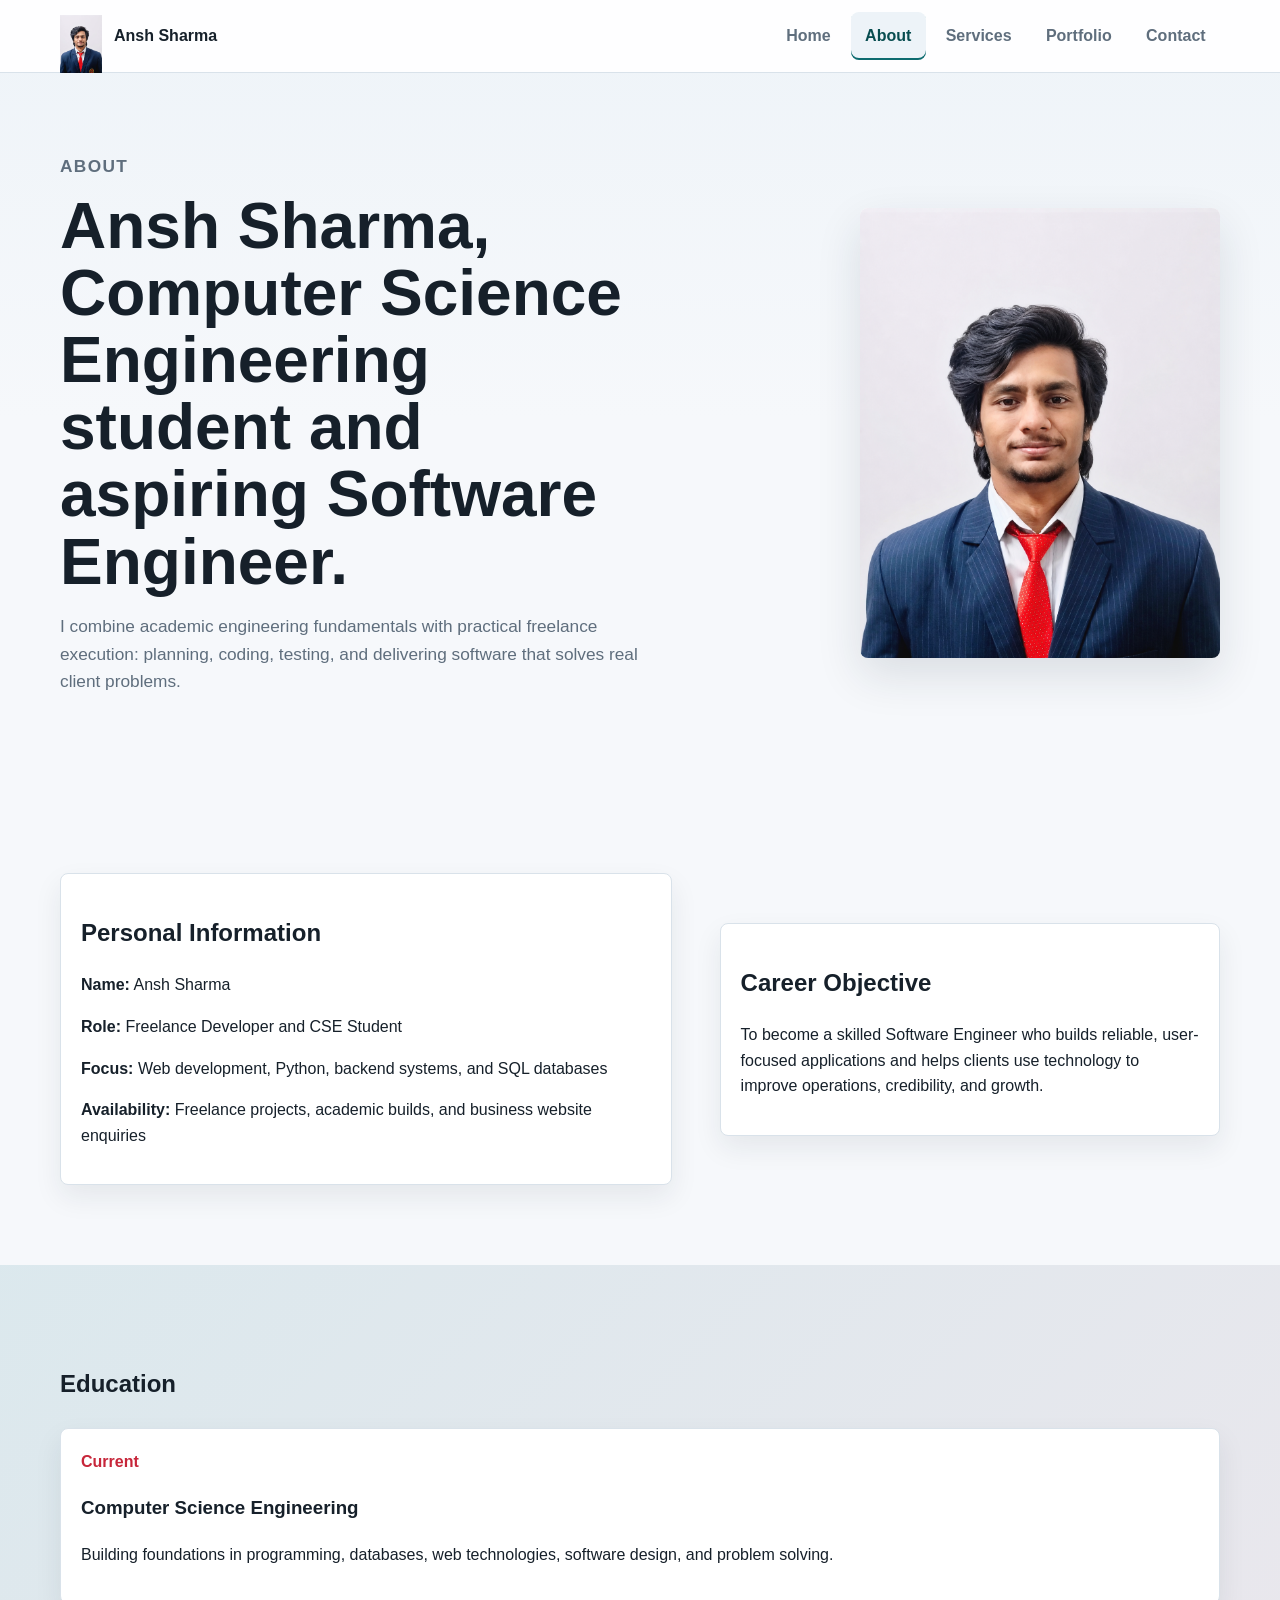
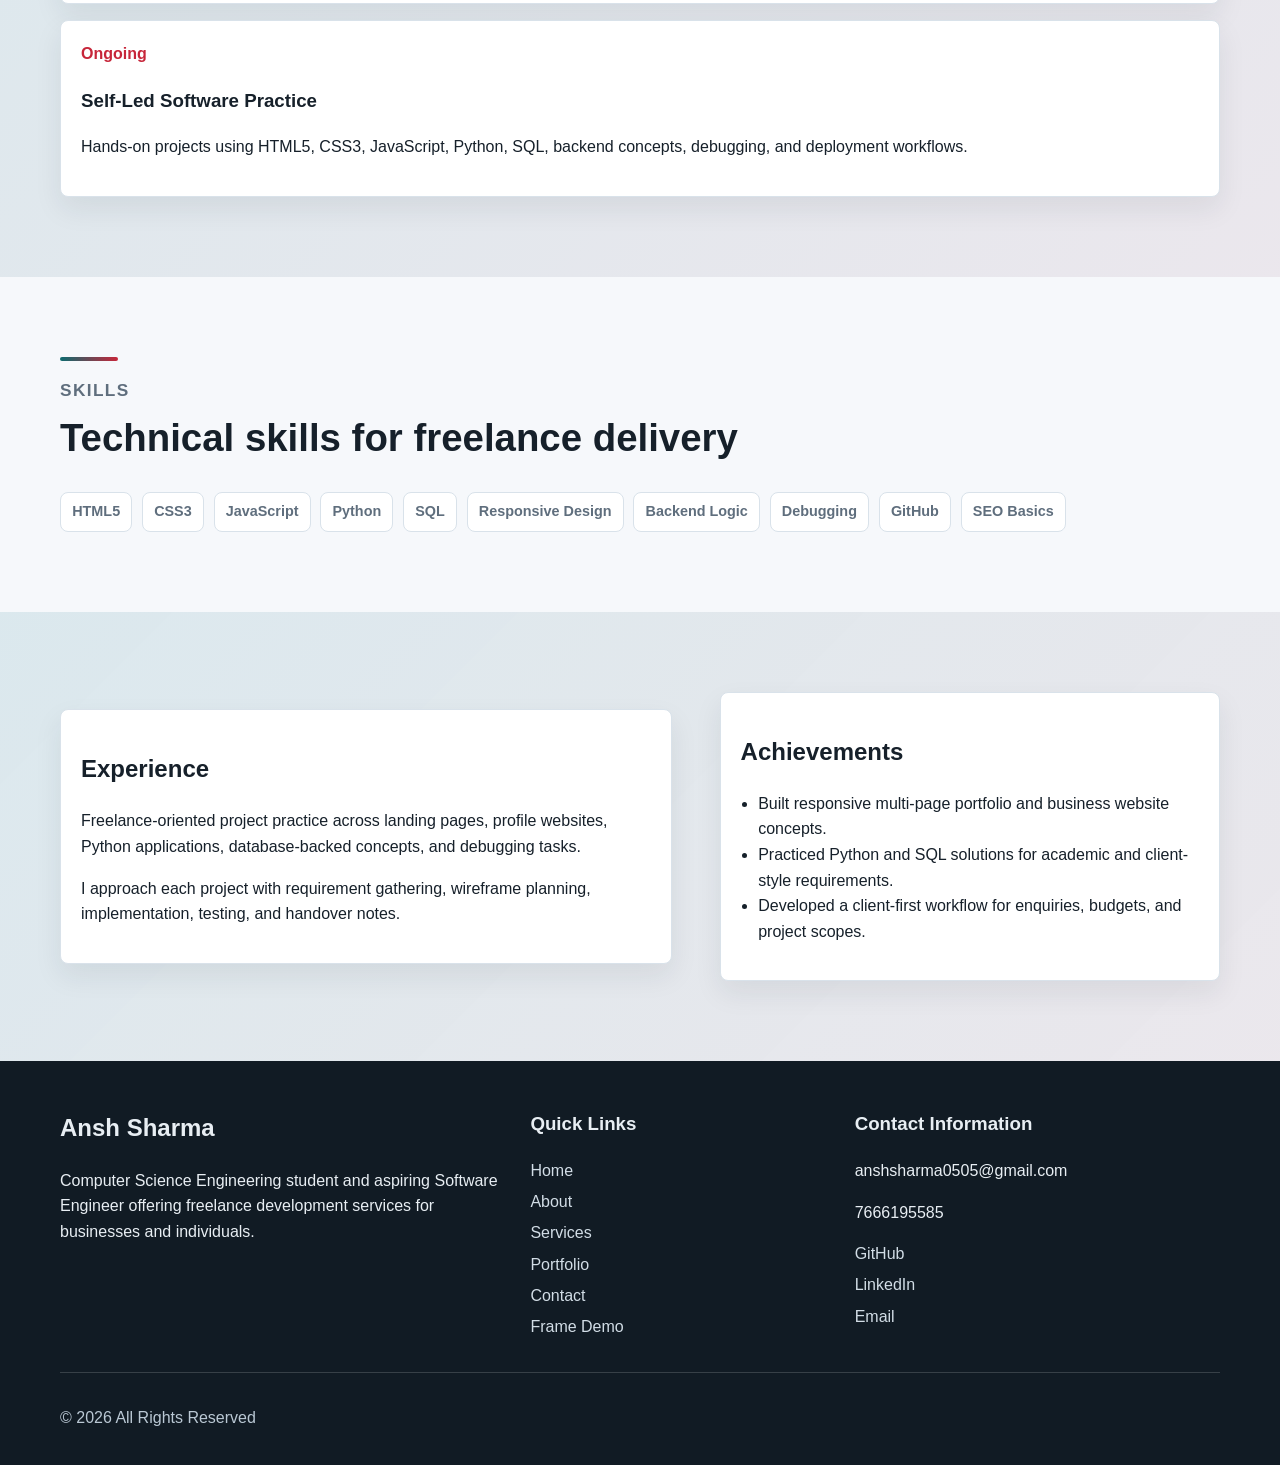
==== about.html @ fb0beac5 "first commit" ====
<!DOCTYPE html>
<html lang="en">
<head>
  <meta charset="UTF-8">
  <meta name="viewport" content="width=device-width, initial-scale=1.0">
  <title>About Ansh Sharma | CSE Student & Aspiring Software Engineer</title>
  <meta name="description" content="Learn about Ansh Sharma's education, skills, experience, achievements, and career objective as a Computer Science Engineering student and freelance developer.">
  <meta name="keywords" content="about Ansh Sharma, CSE student, aspiring software engineer, freelance developer skills">
  <link rel="canonical" href="https://example.com/about.html">
  <meta property="og:title" content="About Ansh Sharma">
  <meta property="og:description" content="Computer Science Engineering student focused on software engineering and freelance development.">
  <meta property="og:type" content="profile">
  <meta property="og:url" content="https://example.com/about.html">
  <meta name="twitter:card" content="summary_large_image">
  <link rel="stylesheet" href="css/style.css">
  <script type="application/ld+json">
  {
    "@context": "https://schema.org",
    "@type": "Person",
    "name": "Ansh Sharma",
    "jobTitle": "Computer Science Engineering Student",
    "knowsAbout": ["HTML5", "CSS3", "JavaScript", "Python", "SQL", "Backend Development"],
    "url": "https://example.com/about.html"
  }
  </script>
</head>
<body>
  <a class="skip-link" href="#main">Skip to content</a>
  <div data-header></div>
  <main id="main">
    <section class="page-hero">
      <div class="container page-hero-grid">
        <div>
          <p class="eyebrow">About</p>
          <h1>Ansh Sharma, Computer Science Engineering student and aspiring Software Engineer.</h1>
          <p>I combine academic engineering fundamentals with practical freelance execution: planning, coding, testing, and delivering software that solves real client problems.</p>
        </div>
        <img class="page-photo" src="images/ansh-sharma-profile.png" alt="Ansh Sharma profile portrait" width="1025" height="1536" loading="lazy">
      </div>
    </section>

    <section class="section" aria-labelledby="personal-info">
      <div class="container info-grid">
        <article>
          <h2 id="personal-info">Personal Information</h2>
          <p><strong>Name:</strong> Ansh Sharma</p>
          <p><strong>Role:</strong> Freelance Developer and CSE Student</p>
          <p><strong>Focus:</strong> Web development, Python, backend systems, and SQL databases</p>
          <p><strong>Availability:</strong> Freelance projects, academic builds, and business website enquiries</p>
        </article>
        <article>
          <h2>Career Objective</h2>
          <p>To become a skilled Software Engineer who builds reliable, user-focused applications and helps clients use technology to improve operations, credibility, and growth.</p>
        </article>
      </div>
    </section>

    <section class="section alt" aria-labelledby="education-title">
      <div class="container timeline">
        <h2 id="education-title">Education</h2>
        <article>
          <span>Current</span>
          <h3>Computer Science Engineering</h3>
          <p>Building foundations in programming, databases, web technologies, software design, and problem solving.</p>
        </article>
        <article>
          <span>Ongoing</span>
          <h3>Self-Led Software Practice</h3>
          <p>Hands-on projects using HTML5, CSS3, JavaScript, Python, SQL, backend concepts, debugging, and deployment workflows.</p>
        </article>
      </div>
    </section>

    <section class="section" aria-labelledby="skills-title">
      <div class="container">
        <div class="section-heading">
          <p class="eyebrow">Skills</p>
          <h2 id="skills-title">Technical skills for freelance delivery</h2>
        </div>
        <div class="skill-cloud">
          <span>HTML5</span>
          <span>CSS3</span>
          <span>JavaScript</span>
          <span>Python</span>
          <span>SQL</span>
          <span>Responsive Design</span>
          <span>Backend Logic</span>
          <span>Debugging</span>
          <span>GitHub</span>
          <span>SEO Basics</span>
        </div>
      </div>
    </section>

    <section class="section alt" aria-labelledby="experience-title">
      <div class="container info-grid">
        <article>
          <h2 id="experience-title">Experience</h2>
          <p>Freelance-oriented project practice across landing pages, profile websites, Python applications, database-backed concepts, and debugging tasks.</p>
          <p>I approach each project with requirement gathering, wireframe planning, implementation, testing, and handover notes.</p>
        </article>
        <article>
          <h2>Achievements</h2>
          <ul class="check-list">
            <li>Built responsive multi-page portfolio and business website concepts.</li>
            <li>Practiced Python and SQL solutions for academic and client-style requirements.</li>
            <li>Developed a client-first workflow for enquiries, budgets, and project scopes.</li>
          </ul>
        </article>
      </div>
    </section>
  </main>
  <div data-footer></div>
  <script src="js/script.js" defer></script>
</body>
</html>
---- css/style.css ----
:root {
  --bg: #f6f8fb;
  --surface: #ffffff;
  --surface-strong: #edf3f8;
  --text: #16202a;
  --muted: #5f6e7d;
  --primary: #0d6b6f;
  --primary-dark: #084d50;
  --accent: #c7263a;
  --line: #d9e2ea;
  --shadow: 0 18px 45px rgba(25, 40, 56, 0.12);
  --shadow-soft: 0 12px 28px rgba(25, 40, 56, 0.08);
  --radius: 8px;
  --max: 1160px;
}

* {
  box-sizing: border-box;
}

html {
  scroll-behavior: smooth;
}

body {
  margin: 0;
  font-family: Arial, Helvetica, sans-serif;
  line-height: 1.6;
  color: var(--text);
  background:
    linear-gradient(180deg, rgba(237, 243, 248, 0.9), rgba(246, 248, 251, 0) 420px),
    var(--bg);
}

img,
iframe {
  max-width: 100%;
}

img {
  display: block;
  height: auto;
}

a {
  color: inherit;
}

.skip-link,
.visually-hidden {
  position: absolute;
  width: 1px;
  height: 1px;
  overflow: hidden;
  clip: rect(0, 0, 0, 0);
  white-space: nowrap;
}

.skip-link:focus {
  z-index: 1000;
  width: auto;
  height: auto;
  clip: auto;
  top: 1rem;
  left: 1rem;
  padding: 0.75rem 1rem;
  background: var(--text);
  color: #fff;
}

.container {
  width: min(100% - 2rem, var(--max));
  margin: 0 auto;
}

.narrow {
  max-width: 820px;
}

.site-header {
  position: sticky;
  top: 0;
  z-index: 100;
  background: rgba(255, 255, 255, 0.9);
  border-bottom: 1px solid var(--line);
  backdrop-filter: blur(14px);
}

.nav-wrap {
  min-height: 72px;
  display: flex;
  align-items: center;
  justify-content: space-between;
  gap: 1rem;
}

.brand {
  display: inline-flex;
  align-items: center;
  gap: 0.75rem;
  text-decoration: none;
  font-weight: 800;
}

.brand-mark {
  width: 42px;
  height: 42px;
  display: grid;
  place-items: center;
  border-radius: 50%;
  background: linear-gradient(135deg, var(--primary), var(--accent));
  color: #fff;
  letter-spacing: 0;
}

.nav-toggle {
  display: none;
  width: 44px;
  height: 44px;
  border: 1px solid var(--line);
  background: #fff;
  border-radius: var(--radius);
  cursor: pointer;
}

.nav-toggle span {
  display: block;
  width: 20px;
  height: 2px;
  margin: 5px auto;
  background: var(--text);
}

.nav-list {
  display: flex;
  align-items: center;
  gap: 0.35rem;
  margin: 0;
  padding: 0;
  list-style: none;
}

.nav-list a {
  display: block;
  padding: 0.7rem 0.9rem;
  border-radius: var(--radius);
  text-decoration: none;
  font-weight: 700;
  color: var(--muted);
}

.nav-list a:hover,
.nav-list a.active {
  color: var(--primary-dark);
  background: var(--surface-strong);
}

.nav-list a.active {
  box-shadow: inset 0 -2px 0 var(--primary);
}

.section,
.page-hero {
  padding: 5rem 0;
}

.alt {
  background:
    linear-gradient(135deg, rgba(13, 107, 111, 0.08), rgba(199, 38, 58, 0.06)),
    var(--surface-strong);
}

.hero {
  min-height: calc(100vh - 72px);
  display: flex;
  align-items: center;
  background:
    radial-gradient(circle at top left, rgba(13, 107, 111, 0.16), transparent 32rem),
    linear-gradient(110deg, rgba(13, 107, 111, 0.11), rgba(199, 38, 58, 0.08)),
    var(--bg);
}

.hero-copy {
  position: relative;
}

.hero-grid,
.page-hero-grid,
.two-column,
.video-layout,
.contact-grid,
.info-grid {
  display: grid;
  grid-template-columns: 1.1fr 0.9fr;
  gap: 3rem;
  align-items: center;
}

.hero-copy h1,
.page-hero h1 {
  margin: 0;
  font-size: clamp(2.2rem, 5vw, 4.8rem);
  line-height: 1.05;
  letter-spacing: 0;
}

.hero-text,
.page-hero p,
.section-heading p {
  color: var(--muted);
  font-size: 1.08rem;
}

.eyebrow {
  margin: 0 0 0.75rem;
  color: var(--accent);
  font-size: 0.78rem;
  font-weight: 800;
  letter-spacing: 0.08em;
  text-transform: uppercase;
}

.action-row {
  display: flex;
  flex-wrap: wrap;
  gap: 0.85rem;
  margin: 2rem 0;
}

.btn {
  display: inline-flex;
  align-items: center;
  justify-content: center;
  min-height: 46px;
  padding: 0.78rem 1.15rem;
  border: 1px solid transparent;
  border-radius: var(--radius);
  font-weight: 800;
  text-decoration: none;
  cursor: pointer;
  box-shadow: 0 10px 20px rgba(13, 107, 111, 0.12);
  transition: transform 0.2s ease, background 0.2s ease, box-shadow 0.2s ease;
}

.btn:hover {
  transform: translateY(-2px);
  box-shadow: 0 14px 26px rgba(13, 107, 111, 0.18);
}

.btn-primary,
.btn-small {
  background: var(--primary);
  color: #fff;
}

.btn-secondary {
  background: #fff;
  color: var(--primary-dark);
  border-color: var(--line);
}

.btn-light {
  background: #fff;
  color: var(--primary-dark);
}

.btn-small {
  min-height: 40px;
  padding: 0.6rem 0.85rem;
  font-size: 0.9rem;
}

.trust-strip,
.skill-cloud,
.project-actions,
.social-links,
.footer-links {
  display: flex;
  flex-wrap: wrap;
  gap: 0.6rem;
}

.trust-strip span,
.skill-cloud span,
.tech-list {
  padding: 0.45rem 0.7rem;
  border: 1px solid var(--line);
  border-radius: var(--radius);
  background: #fff;
  color: var(--muted);
  font-weight: 700;
  font-size: 0.9rem;
}

.profile-panel,
.page-photo {
  overflow: hidden;
  border-radius: var(--radius);
  box-shadow: var(--shadow);
  background: #fff;
}

.profile-panel,
.page-photo {
  overflow: hidden;
  border-radius: var(--radius);
  box-shadow: var(--shadow);
  background: #fff;
}

.profile-panel {
  position: relative;
  margin: 0;
  border: 8px solid #fff;
}

.profile-panel::after {
  content: "Freelance Ready";
  position: absolute;
  right: 1rem;
  top: 1rem;
  padding: 0.5rem 0.75rem;
  border-radius: 999px;
  background: var(--accent);
  color: #fff;
  font-size: 0.78rem;
  font-weight: 800;
}

.profile-panel img {
  width: 100%;
  max-height: 680px;
  object-fit: cover;
  object-position: center top;
}

.profile-panel figcaption {
  padding: 1rem;
  color: var(--muted);
  font-size: 0.95rem;
}

.page-photo {
  width: min(100%, 360px);
  justify-self: end;
  aspect-ratio: 4 / 5;
  object-fit: cover;
  object-position: center top;
}

.section-heading {
  max-width: 760px;
  margin-bottom: 2rem;
}

.section-heading::before {
  content: "";
  display: block;
  width: 58px;
  height: 4px;
  margin-bottom: 1rem;
  border-radius: 999px;
  background: linear-gradient(90deg, var(--primary), var(--accent));
}

.section-heading h2,
.two-column h2,
.video-layout h2,
.cta-inner h2 {
  margin: 0;
  font-size: clamp(1.75rem, 3vw, 2.6rem);
  line-height: 1.14;
  letter-spacing: 0;
}

.numbers-section {
  position: relative;
  overflow: hidden;
  background:
    radial-gradient(circle at top, rgba(255, 255, 255, 0.12), transparent 18%),
    linear-gradient(135deg, #0f4d5a, #102542 55%, #1a6a6f);
  color: #f8fbff;
}

.numbers-section::before {
  content: "";
  position: absolute;
  inset: auto -4rem -4rem auto;
  width: 180px;
  height: 180px;
  background: radial-gradient(circle, rgba(199, 38, 58, 0.22), transparent 70%);
  pointer-events: none;
}

.numbers-heading {
  display: flex;
  align-items: center;
  justify-content: space-between;
  gap: 1rem;
  margin-bottom: 1.75rem;
}

.numbers-heading h2 {
  margin: 0;
  font-size: clamp(1.9rem, 3vw, 2.7rem);
  color: #fff;
}

.heading-line {
  flex: 1;
  height: 2px;
  border-radius: 999px;
  background: linear-gradient(90deg, rgba(255, 255, 255, 0.9), rgba(255, 255, 255, 0.1));
}

.numbers-grid {
  display: grid;
  grid-template-columns: repeat(4, 1fr);
  gap: 1rem;
}

.number-card {
  position: relative;
  overflow: hidden;
  padding: 1.8rem 1rem;
  text-align: center;
  background: linear-gradient(180deg, rgba(255, 255, 255, 0.1), rgba(255, 255, 255, 0.06));
  border: 1px solid rgba(255, 255, 255, 0.12);
  border-radius: var(--radius);
  backdrop-filter: blur(6px);
  box-shadow: inset 0 1px 0 rgba(255, 255, 255, 0.08), 0 18px 40px rgba(5, 16, 28, 0.18);
}

.number-card::after {
  content: "";
  position: absolute;
  inset: auto 0 0;
  height: 4px;
  background: linear-gradient(90deg, var(--accent), var(--primary));
}

.number-card strong {
  display: block;
  margin-bottom: 0.4rem;
  font-size: clamp(2.2rem, 4vw, 3rem);
  line-height: 1;
  color: #fff;
}

.number-card span {
  color: #dce9f4;
  font-size: 0.95rem;
  font-weight: 700;
}

.service-grid,
.testimonial-grid,
.project-grid {
  display: grid;
  grid-template-columns: repeat(3, 1fr);
  gap: 1.2rem;
}

.service-grid.compact {
  grid-template-columns: repeat(3, 1fr);
}

.service-card,
.project-card,
blockquote,
.enquiry-form,
.contact-aside,
.info-grid article,
.timeline article,
.benefit-list article {
  background: var(--surface);
  border: 1px solid var(--line);
  border-radius: var(--radius);
  position: relative;
  box-shadow: var(--shadow-soft);
  transition: transform 0.22s ease, box-shadow 0.22s ease, border-color 0.22s ease;
}

.service-card::before,
.project-card::before,
.benefit-list article::before,
blockquote::before {
  content: "";
  position: absolute;
  inset: 0 0 auto 0;
  height: 4px;
  border-radius: var(--radius) var(--radius) 0 0;
  background: linear-gradient(90deg, var(--primary), var(--accent));
}

.service-card:hover,
.project-card:hover,
.benefit-list article:hover,
blockquote:hover {
  transform: translateY(-5px);
  border-color: rgba(13, 107, 111, 0.32);
  box-shadow: var(--shadow);
}

.service-card,
blockquote,
.info-grid article,
.timeline article,
.benefit-list article {
  padding: 1.25rem;
}

.icon-box {
  width: 58px;
  height: 58px;
  display: inline-grid;
  place-items: center;
  border: 1px solid rgba(13, 107, 111, 0.16);
  border-radius: 50%;
  background:
    linear-gradient(#fff, #fff) padding-box,
    linear-gradient(135deg, rgba(13, 107, 111, 0.75), rgba(199, 38, 58, 0.75)) border-box;
  color: var(--primary-dark);
  font-weight: 900;
  font-size: 0.9rem;
  box-shadow: 0 12px 22px rgba(13, 107, 111, 0.12);
}

.icon-box svg {
  width: 27px;
  height: 27px;
  fill: currentColor;
}

.service-card h3,
.benefit-list h3,
.project-card h3 {
  margin-bottom: 0.4rem;
}

.mini-icon {
  display: inline-grid;
  width: 42px;
  height: 42px;
  margin-bottom: 0.5rem;
  place-items: center;
  border-radius: 50%;
  background: var(--primary-dark);
  color: #fff;
  font-size: 0.8rem;
  font-weight: 900;
}

.benefit-list {
  display: grid;
  gap: 1rem;
}

.testimonial-grid blockquote {
  margin: 0;
  padding-top: 2rem;
}

blockquote p {
  margin-top: 0;
}

blockquote::after {
  content: '"';
  position: absolute;
  top: 0.85rem;
  right: 1.1rem;
  color: rgba(13, 107, 111, 0.18);
  font-size: 4rem;
  line-height: 1;
  font-weight: 900;
}

cite {
  color: var(--primary-dark);
  font-weight: 800;
  font-style: normal;
}

.video-frame,
.map-frame {
  position: relative;
  overflow: hidden;
  border-radius: var(--radius);
  background: #111;
  box-shadow: var(--shadow);
}

.video-frame {
  border: 8px solid #fff;
}

.video-frame {
  aspect-ratio: 16 / 9;
}

.video-frame iframe,
.map-frame iframe,
.frame-demo-grid iframe {
  width: 100%;
  height: 100%;
  border: 0;
}

.faq-list {
  display: grid;
  gap: 0.8rem;
}

details {
  padding: 1rem 1.1rem;
  border: 1px solid var(--line);
  border-radius: var(--radius);
  background: #fff;
  box-shadow: var(--shadow-soft);
}

summary {
  cursor: pointer;
  font-weight: 800;
}

.cta-band {
  padding: 3rem 0;
  background:
    linear-gradient(135deg, rgba(199, 38, 58, 0.28), rgba(13, 107, 111, 0.1)),
    var(--primary-dark);
  color: #fff;
}

.cta-inner {
  display: flex;
  align-items: center;
  justify-content: space-between;
  gap: 1.5rem;
}

.cta-band .eyebrow {
  color: #ffd7dd;
}

.timeline {
  display: grid;
  gap: 1rem;
}

.timeline h2 {
  margin-bottom: 0.5rem;
}

.timeline span {
  color: var(--accent);
  font-weight: 800;
}

.check-list {
  padding-left: 1.1rem;
}

.project-card {
  overflow: hidden;
}

.project-card img {
  width: 100%;
  aspect-ratio: 16 / 10;
  object-fit: cover;
  background: var(--surface-strong);
}

.project-body {
  padding: 1.1rem;
}

.project-actions {
  align-items: center;
  justify-content: space-between;
}

.text-link {
  color: var(--primary-dark);
  font-weight: 800;
  text-underline-offset: 0.2em;
}

.project-modal {
  width: min(720px, calc(100% - 2rem));
  border: 1px solid var(--line);
  border-radius: var(--radius);
  padding: 1.5rem;
  box-shadow: var(--shadow);
}

.project-modal::backdrop {
  background: rgba(11, 21, 31, 0.62);
}

.modal-close {
  position: absolute;
  top: 0.75rem;
  right: 0.75rem;
  width: 38px;
  height: 38px;
  border: 1px solid var(--line);
  border-radius: var(--radius);
  background: #fff;
  cursor: pointer;
  font-size: 1.4rem;
}

.contact-grid {
  align-items: start;
}

.enquiry-form,
.contact-aside {
  padding: 1.3rem;
}

.form-grid {
  display: grid;
  grid-template-columns: repeat(2, 1fr);
  gap: 1rem;
}

label {
  display: grid;
  gap: 0.35rem;
  margin-bottom: 1rem;
  font-weight: 800;
}

input,
select,
textarea {
  width: 100%;
  min-height: 46px;
  padding: 0.7rem 0.8rem;
  border: 1px solid var(--line);
  border-radius: var(--radius);
  font: inherit;
  background: #fff;
}

input:focus,
select:focus,
textarea:focus {
  outline: 3px solid rgba(13, 107, 111, 0.18);
  border-color: var(--primary);
}

textarea {
  resize: vertical;
}

.checkbox-row {
  grid-template-columns: auto 1fr;
  align-items: start;
  font-weight: 700;
}

.checkbox-row input {
  width: 18px;
  min-height: 18px;
  margin-top: 0.25rem;
}

.field-error {
  min-height: 1.1rem;
  color: var(--accent);
  font-size: 0.84rem;
  font-weight: 700;
}

.form-message {
  margin-bottom: 1rem;
  padding: 0.8rem;
  border-radius: var(--radius);
  display: none;
}

.form-message.show {
  display: block;
}

.form-message.success {
  color: #0b5130;
  background: #daf5e7;
}

.form-message.error {
  color: #7a1021;
  background: #ffe0e6;
}

.form-note {
  color: var(--muted);
  font-size: 0.9rem;
}

.map-frame {
  height: 300px;
  margin-top: 1.2rem;
}

.frame-demo-grid {
  display: grid;
  grid-template-columns: 1fr 1fr;
  gap: 1rem;
}

.frame-demo-grid iframe {
  min-height: 420px;
  border: 1px solid var(--line);
  border-radius: var(--radius);
  background: #fff;
}

.site-footer {
  background: #111b24;
  color: #e8eef3;
  padding: 3rem 0 1.2rem;
}

.whatsapp-float {
  position: fixed;
  right: 1.25rem;
  bottom: 1.25rem;
  z-index: 120;
  width: 58px;
  height: 58px;
  display: grid;
  place-items: center;
  border-radius: 50%;
  background: #25d366;
  color: #fff;
  box-shadow: 0 14px 30px rgba(18, 140, 82, 0.35);
  transition: transform 0.2s ease, box-shadow 0.2s ease;
}

.whatsapp-float:hover {
  transform: translateY(-3px) scale(1.03);
  box-shadow: 0 18px 36px rgba(18, 140, 82, 0.42);
}

.whatsapp-float svg {
  width: 31px;
  height: 31px;
  fill: currentColor;
}

.footer-grid {
  display: grid;
  grid-template-columns: 1.2fr 0.8fr 1fr;
  gap: 2rem;
}

.footer-grid h2,
.footer-grid h3 {
  margin-top: 0;
}

.footer-links,
.social-links {
  flex-direction: column;
  gap: 0.35rem;
}

.footer-links a,
.social-links a {
  color: #d2dde6;
  text-decoration: none;
}

.footer-bottom {
  margin-top: 2rem;
  padding-top: 1rem;
  border-top: 1px solid rgba(255, 255, 255, 0.16);
  color: #bac8d4;
}

@media (max-width: 900px) {
  .nav-toggle {
    display: inline-block;
  }

  .nav-list {
    position: absolute;
    left: 1rem;
    right: 1rem;
    top: 72px;
    display: none;
    flex-direction: column;
    align-items: stretch;
    padding: 0.75rem;
    border: 1px solid var(--line);
    border-radius: var(--radius);
    background: #fff;
    box-shadow: var(--shadow);
  }

  .nav-list.open {
    display: flex;
  }

  .hero-grid,
  .page-hero-grid,
  .two-column,
  .video-layout,
  .contact-grid,
  .info-grid,
  .footer-grid,
  .frame-demo-grid {
    grid-template-columns: 1fr;
  }

  .page-photo {
    justify-self: start;
  }

  .service-grid,
  .service-grid.compact,
  .testimonial-grid,
  .project-grid,
  .numbers-grid {
    grid-template-columns: repeat(2, 1fr);
  }

  .cta-inner {
    align-items: flex-start;
    flex-direction: column;
  }
}

@media (max-width: 620px) {
  .section,
  .page-hero {
    padding: 3.2rem 0;
  }

  .hero {
    min-height: auto;
  }

  .hero-copy h1,
  .page-hero h1 {
    font-size: 2.25rem;
  }

  .service-grid,
  .service-grid.compact,
  .testimonial-grid,
  .project-grid,
  .numbers-grid,
  .form-grid {
    grid-template-columns: 1fr;
  }

  .numbers-heading {
    align-items: flex-start;
    flex-direction: column;
  }

  .heading-line {
    width: 100%;
  }

  .action-row,
  .btn {
    width: 100%;
  }

  .whatsapp-float {
    right: 1rem;
    bottom: 1rem;
    width: 52px;
    height: 52px;
  }

  .profile-panel img {
    max-height: 520px;
  }
}
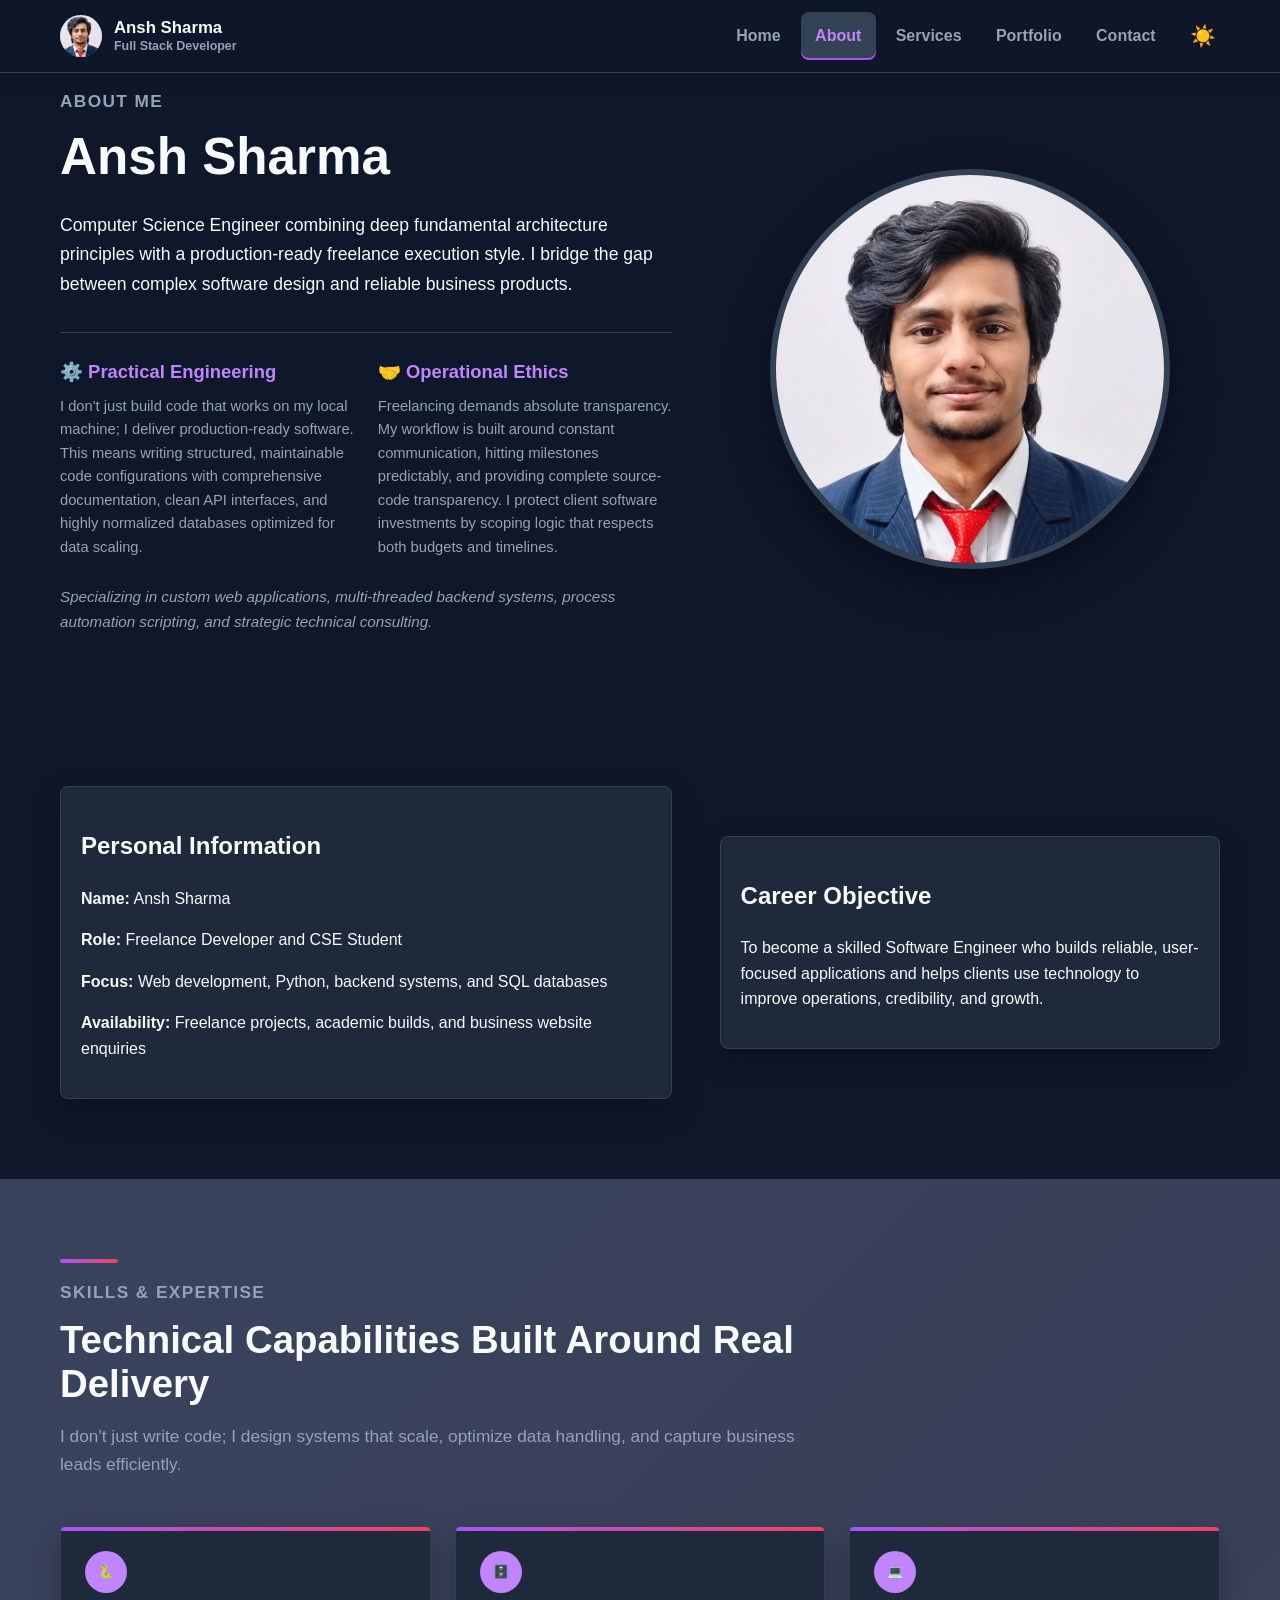
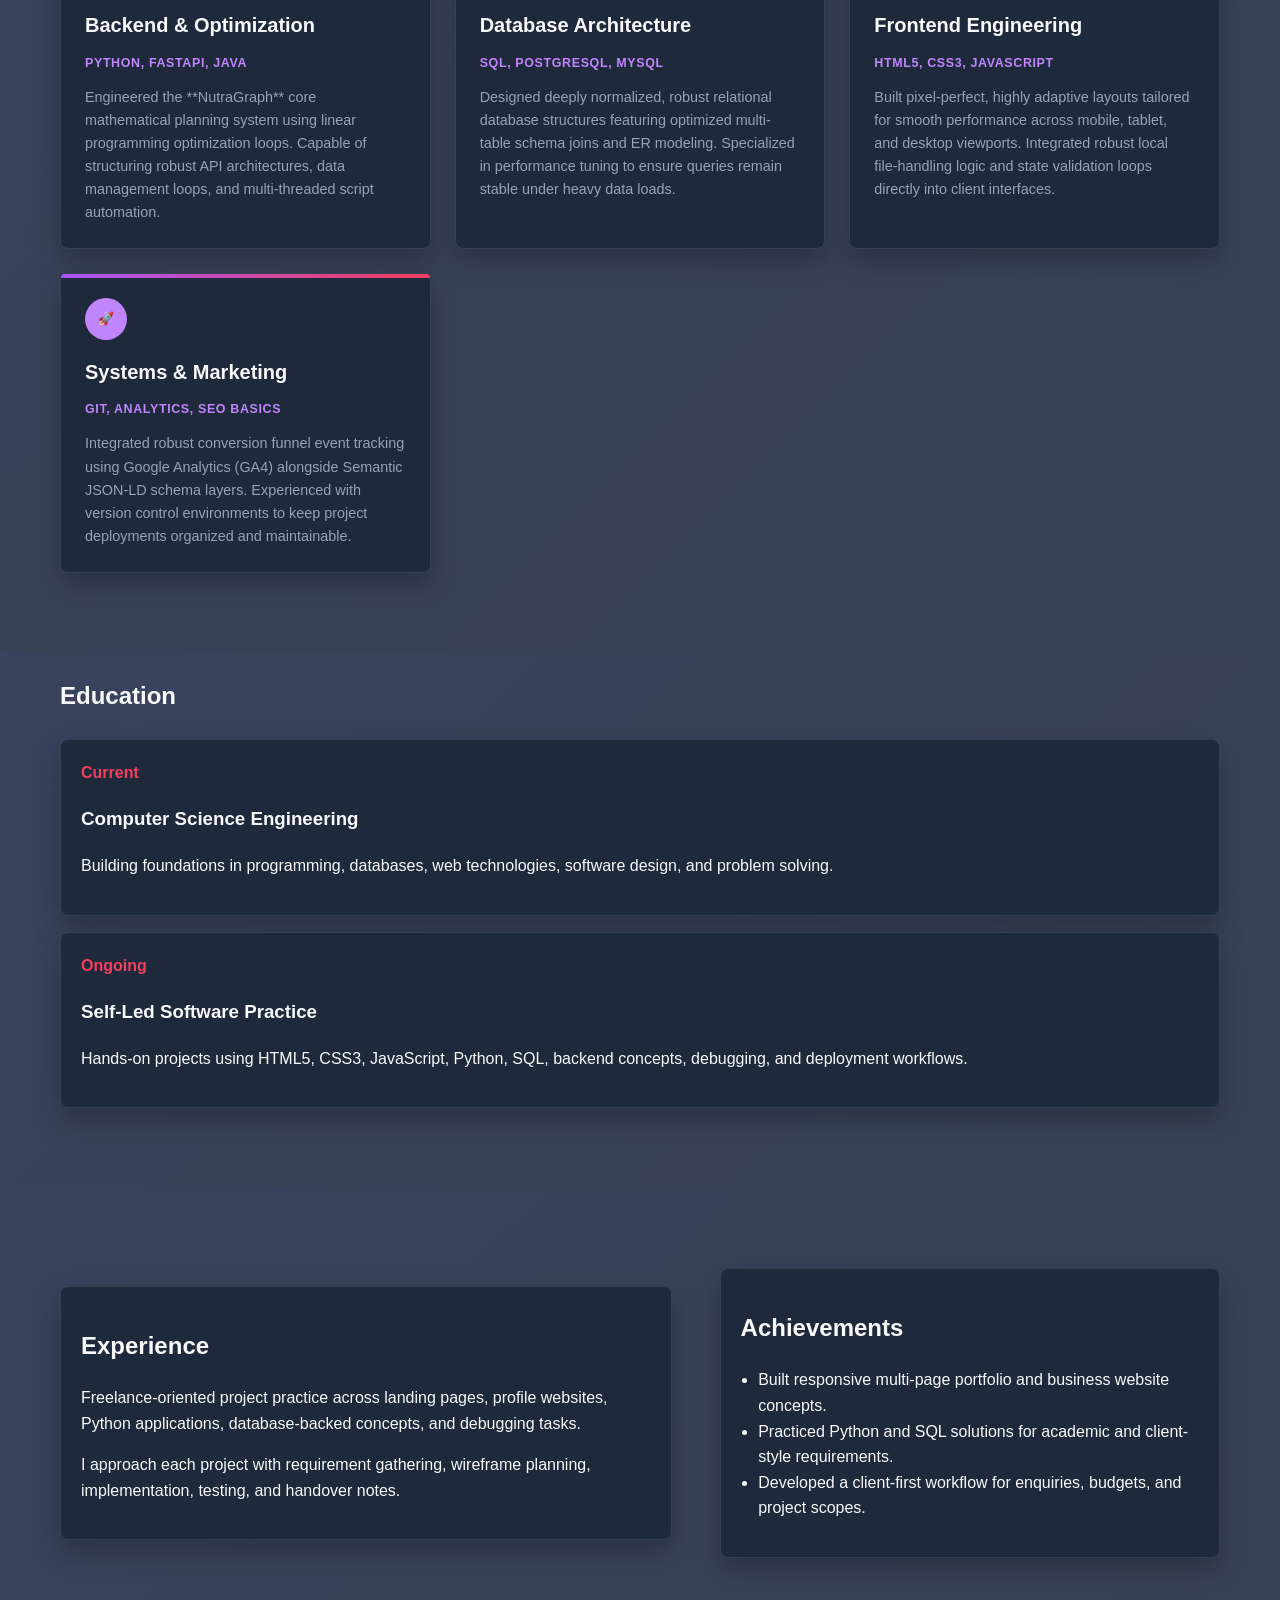
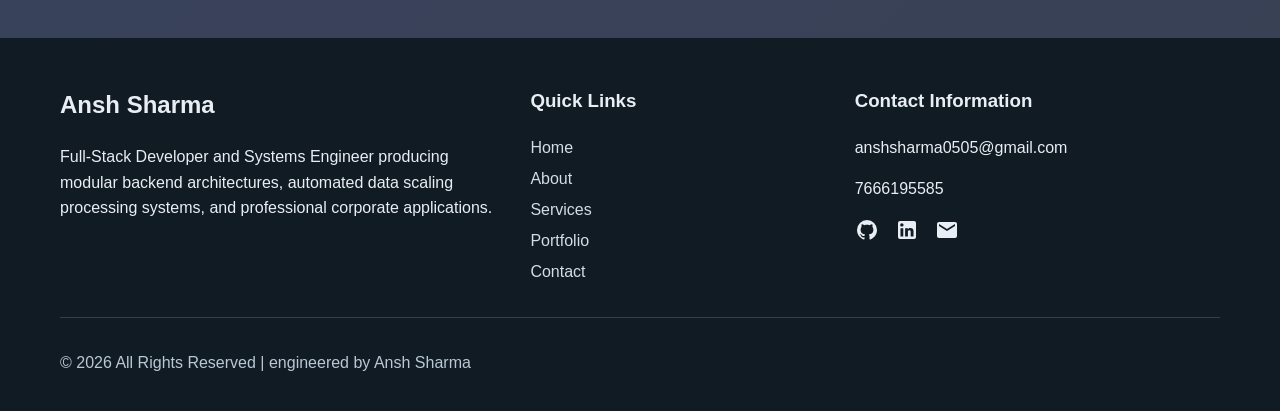
==== commit 2fe4ed6d: "2nd last" ====
--- a/about.html
+++ b/about.html
@@ -27,15 +27,51 @@
 <body>
   <a class="skip-link" href="#main">Skip to content</a>
   <div data-header></div>
-  <main id="main">
-    <section class="page-hero">
-      <div class="container page-hero-grid">
-        <div>
-          <p class="eyebrow">About</p>
-          <h1>Ansh Sharma, Computer Science Engineering student and aspiring Software Engineer.</h1>
-          <p>I combine academic engineering fundamentals with practical freelance execution: planning, coding, testing, and delivering software that solves real client problems.</p>
+
+ <main id="main">
+    <section class="page-hero section" aria-labelledby="about-title">
+      <div class="container hero-grid" style="align-items: center;">
+        <div class="hero-copy">
+          <p class="eyebrow">About Me</p>
+          <h1 id="about-title" style="margin-bottom: 1.5rem; font-size: clamp(2.2rem, 4vw, 3.5rem); line-height: 1.15;">
+            Ansh Sharma
+          </h1>
+          <p class="hero-text" style="font-size: 1.1rem; line-height: 1.7; margin-bottom: 1.5rem; color: var(--text);">
+            Computer Science Engineer combining deep fundamental architecture principles with a production-ready freelance execution style. I bridge the gap between complex software design and reliable business products.
+          </p>
+          
+          <div class="ethics-grid" style="display: grid; grid-template-columns: 1fr 1fr; gap: 1.5rem; margin-top: 2rem; border-top: 1px solid var(--line); padding-top: 1.5rem;">
+            
+            <div class="ethics-column">
+              <h3 style="margin: 0 0 0.5rem 0; font-size: 1.15rem; color: var(--primary-dark); display: flex; align-items: center; gap: 0.5rem;">
+                ⚙️ Practical Engineering
+              </h3>
+              <p style="margin: 0; font-size: 0.92rem; color: var(--muted); line-height: 1.6;">
+                I don't just build code that works on my local machine; I deliver production-ready software. This means writing structured, maintainable code configurations with comprehensive documentation, clean API interfaces, and highly normalized databases optimized for data scaling.
+              </p>
+            </div>
+
+            <div class="ethics-column">
+              <h3 style="margin: 0 0 0.5rem 0; font-size: 1.15rem; color: var(--primary-dark); display: flex; align-items: center; gap: 0.5rem;">
+                🤝 Operational Ethics
+              </h3>
+              <p style="margin: 0; font-size: 0.92rem; color: var(--muted); line-height: 1.6;">
+                Freelancing demands absolute transparency. My workflow is built around constant communication, hitting milestones predictably, and providing complete source-code transparency. I protect client software investments by scoping logic that respects both budgets and timelines.
+              </p>
+            </div>
+
+          </div>
+
+          <p class="hero-text" style="font-size: 0.95rem; line-height: 1.7; margin-top: 1.5rem; color: var(--muted); font-style: italic;">
+            Specializing in custom web applications, multi-threaded backend systems, process automation scripting, and strategic technical consulting.
+          </p>
         </div>
-        <img class="page-photo" src="images/ansh-sharma-profile.png" alt="Ansh Sharma profile portrait" width="1025" height="1536" loading="lazy">
+
+        <div class="profile-frame-wrap" style="justify-self: center; position: relative;">
+          <div class="profile-circle-container" style="width: clamp(260px, 35vw, 400px); height: clamp(260px, 35vw, 400px); border-radius: 50%; overflow: hidden; border: 6px solid var(--surface-strong); box-shadow: var(--shadow); background: linear-gradient(135deg, rgba(13,107,111,0.1), rgba(199,38,58,0.1));">
+            <img src="images/ansh-sharma-profile.png" alt="Professional profile photo of Ansh Sharma" loading="eager">
+          </div>
+        </div>
       </div>
     </section>
 
@@ -54,8 +90,57 @@
         </article>
       </div>
     </section>
+    
+    <section class="section alt" aria-labelledby="skills-title">
+      <div class="container">
+        <div class="section-heading">
+          <p class="eyebrow">Skills & Expertise</p>
+          <h2 id="skills-title">Technical Capabilities Built Around Real Delivery</h2>
+          <p>I don't just write code; I design systems that scale, optimize data handling, and capture business leads efficiently.</p>
+        </div>
 
-    <section class="section alt" aria-labelledby="education-title">
+        <div class="skills-detailed-grid" style="display: grid; grid-template-columns: repeat(auto-fit, minmax(280px, 1fr)); gap: 1.5rem; margin-top: 3rem;">
+          
+          <article class="service-card" style="padding: 1.5rem;">
+            <div class="mini-icon">🐍</div>
+            <h3 style="margin: 0.5rem 0 0.25rem 0; font-size: 1.25rem;">Backend & Optimization</h3>
+            <p style="font-size: 0.78rem; font-weight: 700; color: var(--primary-dark); text-transform: uppercase; margin-bottom: 0.75rem; letter-spacing: 0.05em;">Python, FastAPI, Java</p>
+            <p style="margin: 0; font-size: 0.9rem; color: var(--muted); line-height: 1.6;">
+              Engineered the **NutraGraph** core mathematical planning system using linear programming optimization loops. Capable of structuring robust API architectures, data management loops, and multi-threaded script automation.
+            </p>
+          </article>
+
+          <article class="service-card" style="padding: 1.5rem;">
+            <div class="mini-icon">🗄️</div>
+            <h3 style="margin: 0.5rem 0 0.25rem 0; font-size: 1.25rem;">Database Architecture</h3>
+            <p style="font-size: 0.78rem; font-weight: 700; color: var(--primary-dark); text-transform: uppercase; margin-bottom: 0.75rem; letter-spacing: 0.05em;">SQL, PostgreSQL, MySQL</p>
+            <p style="margin: 0; font-size: 0.9rem; color: var(--muted); line-height: 1.6;">
+              Designed deeply normalized, robust relational database structures featuring optimized multi-table schema joins and ER modeling. Specialized in performance tuning to ensure queries remain stable under heavy data loads.
+            </p>
+          </article>
+
+          <article class="service-card" style="padding: 1.5rem;">
+            <div class="mini-icon">💻</div>
+            <h3 style="margin: 0.5rem 0 0.25rem 0; font-size: 1.25rem;">Frontend Engineering</h3>
+            <p style="font-size: 0.78rem; font-weight: 700; color: var(--primary-dark); text-transform: uppercase; margin-bottom: 0.75rem; letter-spacing: 0.05em;">HTML5, CSS3, JavaScript</p>
+            <p style="margin: 0; font-size: 0.9rem; color: var(--muted); line-height: 1.6;">
+              Built pixel-perfect, highly adaptive layouts tailored for smooth performance across mobile, tablet, and desktop viewports. Integrated robust local file-handling logic and state validation loops directly into client interfaces.
+            </p>
+          </article>
+
+          <article class="service-card" style="padding: 1.5rem;">
+            <div class="mini-icon">🚀</div>
+            <h3 style="margin: 0.5rem 0 0.25rem 0; font-size: 1.25rem;">Systems & Marketing</h3>
+            <p style="font-size: 0.78rem; font-weight: 700; color: var(--primary-dark); text-transform: uppercase; margin-bottom: 0.75rem; letter-spacing: 0.05em;">Git, Analytics, SEO Basics</p>
+            <p style="margin: 0; font-size: 0.9rem; color: var(--muted); line-height: 1.6;">
+              Integrated robust conversion funnel event tracking using Google Analytics (GA4) alongside Semantic JSON-LD schema layers. Experienced with version control environments to keep project deployments organized and maintainable.
+            </p>
+          </article>
+        </div>
+      </div>
+    </section>
+
+        <section class="section alt" aria-labelledby="education-title">
       <div class="container timeline">
         <h2 id="education-title">Education</h2>
         <article>
@@ -68,27 +153,6 @@
           <h3>Self-Led Software Practice</h3>
           <p>Hands-on projects using HTML5, CSS3, JavaScript, Python, SQL, backend concepts, debugging, and deployment workflows.</p>
         </article>
-      </div>
-    </section>
-
-    <section class="section" aria-labelledby="skills-title">
-      <div class="container">
-        <div class="section-heading">
-          <p class="eyebrow">Skills</p>
-          <h2 id="skills-title">Technical skills for freelance delivery</h2>
-        </div>
-        <div class="skill-cloud">
-          <span>HTML5</span>
-          <span>CSS3</span>
-          <span>JavaScript</span>
-          <span>Python</span>
-          <span>SQL</span>
-          <span>Responsive Design</span>
-          <span>Backend Logic</span>
-          <span>Debugging</span>
-          <span>GitHub</span>
-          <span>SEO Basics</span>
-        </div>
       </div>
     </section>
 
--- a/css/style.css
+++ b/css/style.css
@@ -1,4 +1,7 @@
 :root {
+  /* ==========================================================================
+     LIGHT THEME (Your Original Variables, Set as System Default)
+     ========================================================================== */
   --bg: #f6f8fb;
   --surface: #ffffff;
   --surface-strong: #edf3f8;
@@ -14,6 +17,259 @@
   --max: 1160px;
 }
 
+/* ==========================================================================
+   DYNAMIC DARK THEME (Inspired by the Reference Freelance Platform)
+   ========================================================================== */
+[data-theme="dark"] {
+  --bg: #0f172a;               /* Deep professional slate dark background */
+  --surface: #1e293b;          /* Darker slate for containers/cards */
+  --surface-strong: #334155;   /* Active items and hover cards */
+  --text: #f8fafc;             /* Bright, legible off-white text */
+  --muted: #94a3b8;            /* Smooth description text color */
+  --primary: #a855f7;          /* High-converting purple accent line from the video */
+  --primary-dark: #c084fc;     /* Vibrant violet highlight text */
+  --accent: #f43f5e;           /* Attention-grabbing action accent */
+  --line: #334155;             /* Subtle clean dark borders */
+  --shadow: 0 18px 45px rgba(0, 0, 0, 0.4);
+  --shadow-soft: 0 12px 28px rgba(0, 0, 0, 0.25);
+}
+
+/* Dynamic theme adjustments to non-variable elements */
+[data-theme="dark"] body {
+  background: var(--bg); /* Override light theme body gradient mix for pure dark mode scaling */
+}
+[data-theme="dark"] .site-header {
+  background: rgba(15, 23, 42, 0.9); /* Opaque blurring matches dark mode backdrop */
+}
+[data-theme="dark"] input, 
+[data-theme="dark"] select, 
+[data-theme="dark"] textarea,
+[data-theme="dark"] details,
+[data-theme="dark"] summary,
+[data-theme="dark"] .nav-toggle,
+[data-theme="dark"] .modal-close,
+[data-theme="dark"] .btn-secondary,
+[data-theme="dark"] .trust-strip span, 
+[data-theme="dark"] .skill-cloud span, 
+[data-theme="dark"] .tech-list {
+  background: var(--surface);
+  color: var(--text);
+}
+
+/* Theme Toggle Nav Item Layout Button */
+.theme-toggle-btn {
+  background: none;
+  border: none;
+  cursor: pointer;
+  font-size: 1.25rem;
+  padding: 0.5rem;
+  display: flex;
+  align-items: center;
+  justify-content: center;
+}
+
+.theme-toggle-btn {
+  background: none;
+  border: none;
+  cursor: pointer;
+  font-size: 1.25rem;
+  padding: 0.5rem;
+  display: flex;
+  align-items: center;
+  justify-content: center;
+  order: 2; /* Forces it to the far right side of the inner flex container */
+  margin-left: auto; /* Pushes layout elements gracefully */
+}
+
+@media (max-width: 900px) {
+  .nav-toggle {
+    order: 3; /* Keeps hamburger menu on the absolute outer edge on mobile devices */
+  }
+}
+
+/* Ensure ALL 5 sections on the home page respect theme changes natively */
+[data-theme="dark"] .hero,
+[data-theme="dark"] .section,
+[data-theme="dark"] .page-hero,
+[data-theme="dark"] .alt,
+[data-theme="dark"] .numbers-section {
+  background: var(--bg) !important;
+  color: var(--text) !important;
+}
+
+/* Ensure secondary content strips match the layout depth */
+[data-theme="dark"] .alt {
+  background: linear-gradient(135deg, rgba(168, 85, 247, 0.05), rgba(244, 63, 94, 0.03)), var(--surface-strong) !important;
+}
+
+[data-theme="dark"] .numbers-section {
+  background: radial-gradient(circle at top, rgba(168, 85, 247, 0.15), transparent 60%), var(--surface) !important;
+  border-bottom: 1px solid var(--line);
+}
+
+@keyframes pulse {
+  0% { transform: scale(0.95); box-shadow: 0 0 0 0 rgba(34, 197, 94, 0.7); }
+  70% { transform: scale(1); box-shadow: 0 0 0 6px rgba(34, 197, 94, 0); }
+  100% { transform: scale(0.95); box-shadow: 0 0 0 0 rgba(34, 197, 94, 0); }
+}
+
+@keyframes blink {
+  50% { opacity: 0; }
+}
+
+.typewriter-cursor {
+  color: var(--primary);
+  margin-left: 2px;
+}
+
+/* ==========================================================================
+   PROFILE PICTURE AUTO-ZOOM AND BACKGROUND BALANCING PATCh
+   ========================================================================== */
+
+/* Fixes the navbar circular avatar to eliminate white background gaps */
+.brand-avatar {
+  width: 42px;
+  height: 42px;
+  border-radius: 50%;
+  object-fit: cover !important;
+  object-position: 40% 30% !important; /* Centers focus tracking point directly onto your face */
+  transform: scale(1.3);               /* Uniform zoom to pull out the background white borders completely */
+  background-color: var(--surface-strong);
+}
+
+/* Ensure the wrapper brand-mark hides any overflowing scaled edges cleanly */
+.brand-mark {
+  width: 42px;
+  height: 42px;
+  border-radius: 50%;
+  overflow: hidden;
+  display: grid;
+  place-items: center;
+}
+
+/* Fixes the large main circular Hero picture framing on the right side */
+.profile-circle-container img {
+  width: 100%;
+  height: 100%;
+  object-fit: cover !important;
+  object-position: 40% 30% !important; /* Focuses precisely on the middle region of the original photo */
+  transform: scale(1.25);              /* Crops out the broad white edges beautifully */
+  transition: transform 0.3s ease;
+}
+
+/* Subtle hover interaction for professional execution */
+.profile-circle-container:hover img {
+  transform: scale(1.3);
+}
+
+/* ==========================================================================
+   SCROLL POSITIONING FIX & HERO SPACING REDUCTION (NO CODE DELETION COMPLIANT)
+   ========================================================================== */
+
+/* Forces the navigation header to stay fixed on screen during scrolling */
+.site-header {
+  position: fixed !important;
+  top: 0 !important;
+  left: 0 !important;
+  width: 100% !important;
+  z-index: 1000 !important;
+  box-shadow: 0 2px 20px rgba(0, 0, 0, 0.1);
+}
+
+/* Adjusts the body padding to accommodate the newly fixed header height */
+body {
+  padding-top: 72px !important;
+}
+
+/* Reduces the gap between the header and the hero elements */
+.hero.section {
+  padding-top: 2rem !important;  /* Decreases top padding to shift elements upward */
+  padding-bottom: 3.5rem !important;
+  min-height: calc(100vh - 72px) !important;
+  display: flex;
+  align-items: center;
+}
+
+/* fine-tune alignment grid spacing to prevent clipping on diverse monitors */
+.hero-grid {
+  margin-top: -1rem !important; /* shifts the internal contents up gracefully */
+}
+
+.social-links a:hover {
+  color: var(--primary) !important;
+}
+
+/* Pricing layout visual indicator accents */
+.pricing-card::before {
+  content: "";
+  position: absolute;
+  inset: 0 0 auto 0;
+  height: 4px;
+  border-radius: var(--radius) var(--radius) 0 0;
+  background: linear-gradient(90deg, var(--primary), var(--accent));
+}
+
+.pricing-card:hover, .workflow-step:hover {
+  transform: translateY(-4px);
+  border-color: var(--primary) !important;
+  box-shadow: var(--shadow) !important;
+  transition: transform 0.22s ease, border-color 0.22s ease, box-shadow 0.22s ease;
+}
+
+/* ==========================================================================
+   ABOUT PAGE VISUAL RESET & GRIDS UNIFICATION (NO CODE DELETION COMPLIANT)
+   ========================================================================== */
+
+/* Forces the page-hero title selection to respect professional constraint bounds */
+.page-hero h1 {
+  font-size: clamp(2.2rem, 4vw, 3.5rem) !important;
+  line-height: 1.15 !important;
+  font-weight: 800;
+  color: var(--text);
+}
+
+/* Reduces top layout padding for page headers to stay aligned under the fixed navbar */
+.page-hero.section {
+  padding-top: 2rem !important;
+  padding-bottom: 3.5rem !important;
+}
+
+@media (max-width: 620px) {
+  .ethics-grid {
+    grid-template-columns: 1fr !important; /* Stack columns vertically on phones */
+    gap: 1.25rem !important;
+  }
+}
+
+/* Custom styling adjustments to unify the detailed skills layout */
+@media (max-width: 900px) {
+  .skills-detailed-grid {
+    grid-template-columns: repeat(2, 1fr) !important;
+  }
+}
+@media (max-width: 620px) {
+  .skills-detailed-grid {
+    grid-template-columns: 1fr !important;
+  }
+}
+
+/* ==========================================================================
+   ABOUT PAGE SECTION SWAP GAP REPAIR (NO CODE DELETION COMPLIANT)
+   ========================================================================== */
+
+/* Safely compresses the excessive padding gap when Education follows Skills */
+section[aria-labelledby="skills-title"] + section,
+.skills-detailed-grid + section,
+section:has(#skills-title) + section {
+  padding-top: 1.5rem !important; /* Reduces the top gap significantly while maintaining breathing room */
+}
+
+/* Ensure the heading elements within that section sit tight */
+section[aria-labelledby="skills-title"] + section .section-heading,
+section:has(#skills-title) + section h2 {
+  margin-top: 0 !important;
+}
+
 * {
   box-sizing: border-box;
 }
@@ -102,6 +358,25 @@
   font-weight: 800;
 }
 
+/* New CSS properties to wrap and position the stacked brand text */
+.brand-text {
+  display: flex;
+  flex-direction: column;
+  line-height: 1.2;
+}
+
+.brand-name {
+  font-size: 1.05rem;
+  color: var(--text);
+}
+
+.brand-subtitle {
+  font-size: 0.78rem;
+  font-weight: 600;
+  color: var(--muted);
+  margin-top: 1px;
+}
+
 .brand-mark {
   width: 42px;
   height: 42px;
@@ -283,6 +558,7 @@
 .trust-strip span,
 .skill-cloud span,
 .tech-list {
+  padding: 0.45rem 0.7 your-profile-pic;
   padding: 0.45rem 0.7rem;
   border: 1px solid var(--line);
   border-radius: var(--radius);
@@ -290,14 +566,6 @@
   color: var(--muted);
   font-weight: 700;
   font-size: 0.9rem;
-}
-
-.profile-panel,
-.page-photo {
-  overflow: hidden;
-  border-radius: var(--radius);
-  box-shadow: var(--shadow);
-  background: #fff;
 }
 
 .profile-panel,
@@ -429,14 +697,6 @@
   border-radius: var(--radius);
   backdrop-filter: blur(6px);
   box-shadow: inset 0 1px 0 rgba(255, 255, 255, 0.08), 0 18px 40px rgba(5, 16, 28, 0.18);
-}
-
-.number-card::after {
-  content: "";
-  position: absolute;
-  inset: auto 0 0;
-  height: 4px;
-  background: linear-gradient(90deg, var(--accent), var(--primary));
 }
 
 .number-card strong {
@@ -582,8 +842,7 @@
   font-style: normal;
 }
 
-.video-frame,
-.map-frame {
+.video-frame{
   position: relative;
   overflow: hidden;
   border-radius: var(--radius);
@@ -593,14 +852,10 @@
 
 .video-frame {
   border: 8px solid #fff;
-}
-
-.video-frame {
   aspect-ratio: 16 / 9;
 }
 
 .video-frame iframe,
-.map-frame iframe,
 .frame-demo-grid iframe {
   width: 100%;
   height: 100%;
@@ -801,11 +1056,6 @@
 .form-note {
   color: var(--muted);
   font-size: 0.9rem;
-}
-
-.map-frame {
-  height: 300px;
-  margin-top: 1.2rem;
 }
 
 .frame-demo-grid {
@@ -944,7 +1194,7 @@
   }
 
   .hero {
-    min-height: auto;
+    min-height: 0;
   }
 
   .hero-copy h1,
@@ -985,4 +1235,42 @@
   .profile-panel img {
     max-height: 520px;
   }
-}
+
+  [data-theme="dark"] body {
+    background: var(--bg) !important;
+  }
+
+  /* Ensure the nav-wrap flex layout manages spaces cleanly */
+  .nav-wrap {
+    display: flex;
+    align-items: center;
+    justify-content: space-between;
+  }
+
+  /* Force the wrapper container containing the theme switcher and burger to the right */
+  .nav-wrap > div:last-of-type {
+    margin-left: auto;
+    margin-right: 1.5rem; /* Leaves breathing room between toggle and links */
+    display: flex;
+    align-items: center;
+    gap: 0.75rem;
+  }
+
+  /* Adjust button presentation natively */
+  .theme-toggle-btn {
+    background: none;
+    border: none;
+    cursor: pointer;
+    font-size: 1.3rem;
+    padding: 0.4rem;
+    display: inline-flex;
+    align-items: center;
+    justify-content: center;
+  }
+
+  @media (max-width: 900px) {
+    .nav-wrap > div:last-of-type {
+      margin-right: 0;
+    }
+  }
+}
